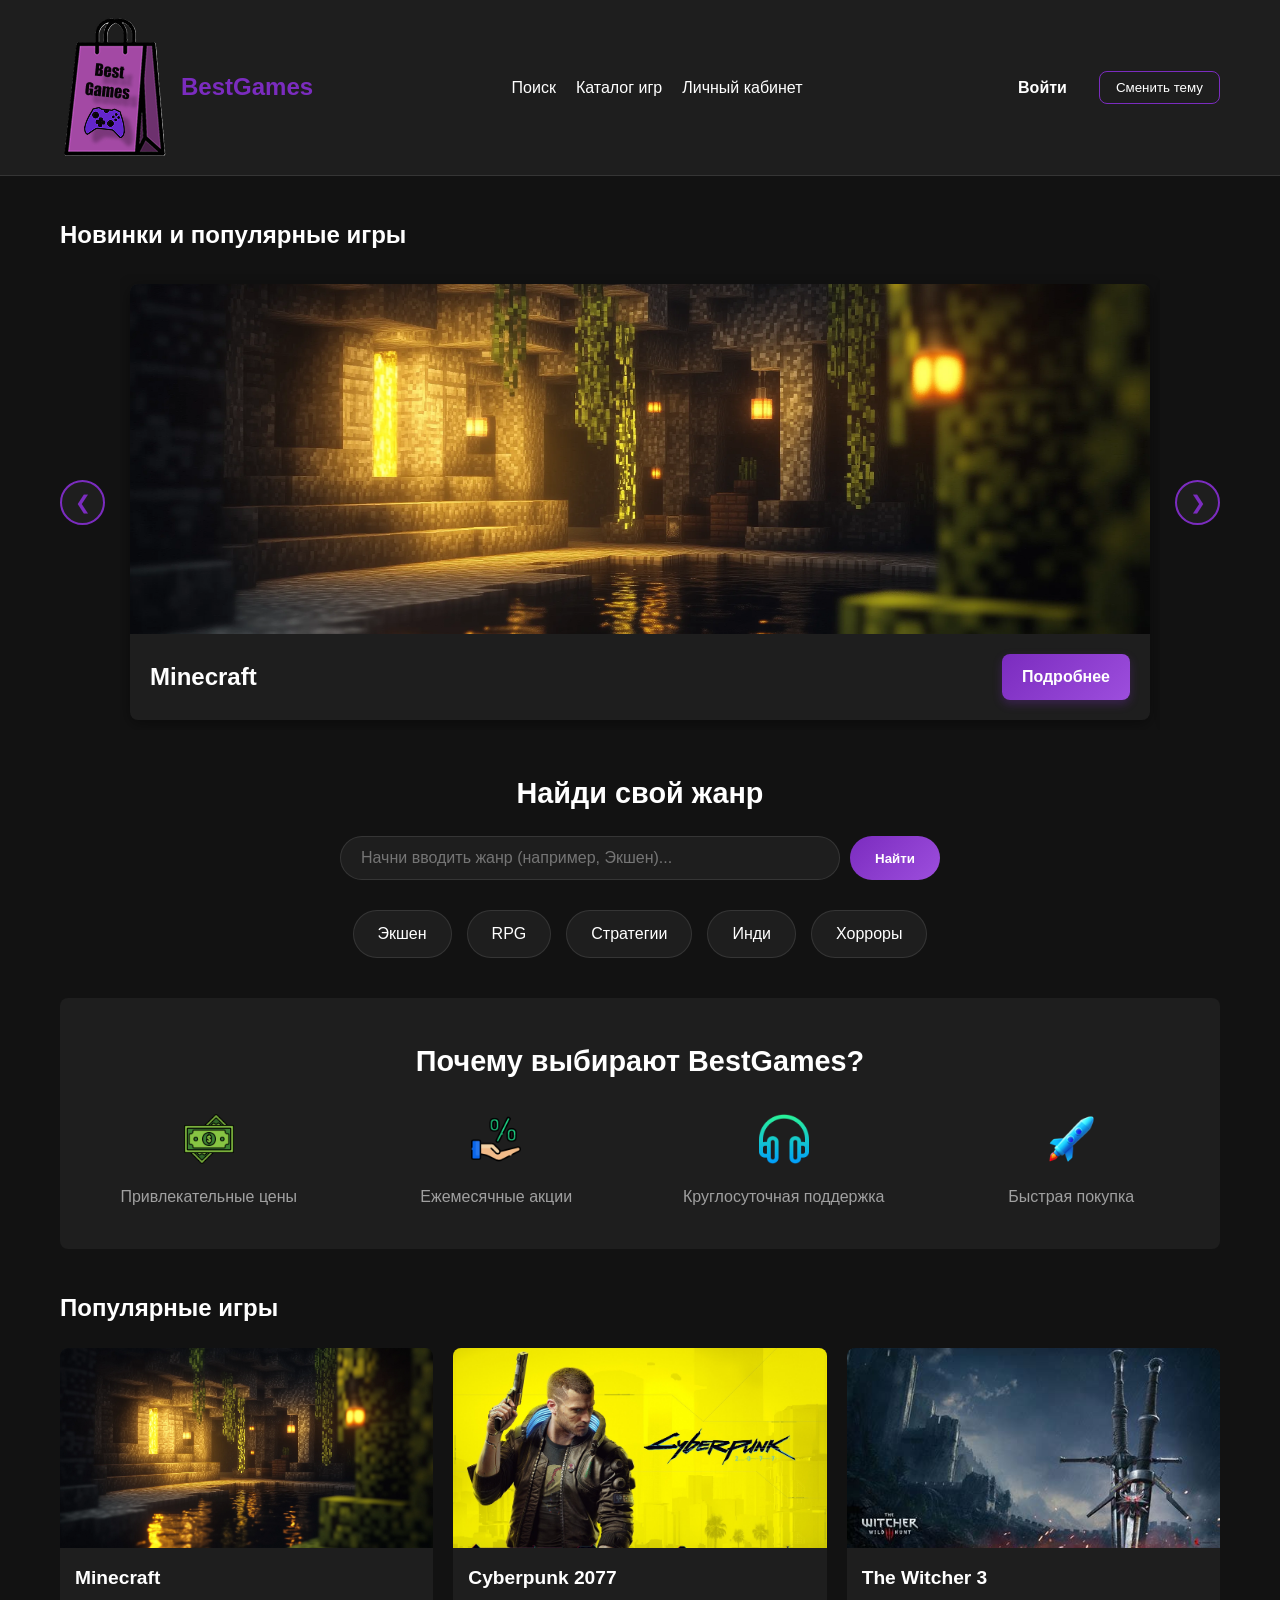
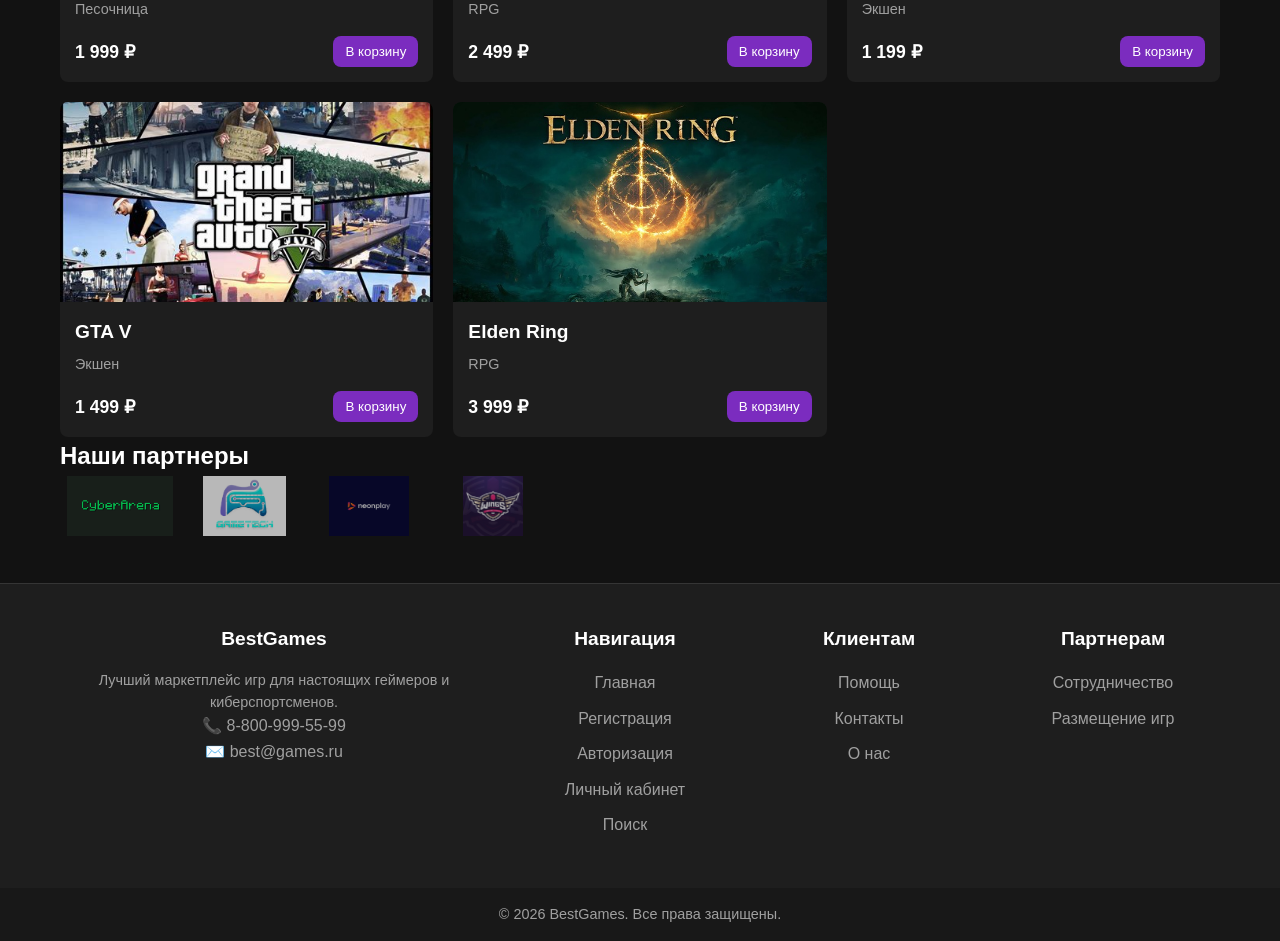
==== index.html @ 35dd5e2b "Создана структура проекта, сверстана главная страница" ====
<!DOCTYPE html>
<html lang="ru">
<head>
    <meta charset="UTF-8">
    <meta name="viewport" content="width=device-width, initial-scale=1.0">
    <!-- название страницы -->
    <title>BestGames — Маркетплейс игр</title>
    <!-- загружаем файл со стилями -->
    <link rel="stylesheet" href="css/style.css">
</head>
<body>
    <!-- Шапка сайта -->
    <header class="header">
        <div class="header__container">
            <!-- Логотип -->
            <a href="#" class="header__logo logo">
                <img src="img/logo.png" alt="Логотип BestGames" class="logo__image">
                <span class="logo__text">BestGames</span>
            </a>

            <!-- Навигация -->
            <nav class="header__nav nav">
                <ul class="nav__list">
                    <li class="nav__item"><a href="index.html#search" class="nav__link">Поиск</a></li>
                    <li class="nav__item"><a href="catalog.html" class="nav__link">Каталог игр</a></li>
                    <li class="nav__item"><a href="#" class="nav__link">Личный кабинет</a></li>
                </ul>
            </nav>

            <!-- Блок с кнопками справа -->
            <div class="header__actions">
                <a href="login.html" class="header__btn-login">Войти</a>
                <button class="theme-toggle" type="button" aria-label="Переключить тему">
                    Сменить тему
                </button>
            </div>
        </div>
    </header>

    <!-- Основной контент страницы -->
    <main class="main">
        
        <!-- Секция: Слайдер с новинками -->
        
        <section class="hero">
            <h1 class="hero__title">Новинки и популярные игры</h1>
            
            <div class="slider">
                <!-- Кнопка "Назад" -->
                <button class="slider__btn slider__btn--prev" id="prevBtn" aria-label="Предыдущий слайд">&#10094;</button>
                
                <!-- Окно слайдера -->
                <div class="slider__window">
                    <!-- Лента со слайдами -->
                                        <!-- Лента со слайдами -->
                    <div class="slider__track" id="sliderTrack">
                        <!-- Слайд 1 -->
                        <div class="slider__slide">
                            <div class="slider-card">
                                <div class="slider-card__img-wrapper">
                                    <img src="img/1.webp" alt="Игра 1" class="slider-card__img">
                                </div>
                                <div class="slider-card__content">
                                    <h2 class="slider-card__title">Minecraft</h2>
                                    <a href="#" class="slider-card__btn">Подробнее</a>
                                </div>
                            </div>
                        </div>
                        
                        <!-- Слайд 2 -->
                        <div class="slider__slide">
                            <div class="slider-card">
                                <div class="slider-card__img-wrapper">
                                    <img src="img/2.webp" alt="Игра 2" class="slider-card__img">
                                </div>
                                <div class="slider-card__content">
                                    <h2 class="slider-card__title">DOOM 2016</h2>
                                    <a href="#" class="slider-card__btn">Подробнее</a>
                                </div>
                            </div>
                        </div>

                        <!-- Слайд 3 -->
                        <div class="slider__slide">
                            <div class="slider-card">
                                <div class="slider-card__img-wrapper">
                                    <img src="img/3.webp" alt="Игра 3" class="slider-card__img">
                                </div>
                                <div class="slider-card__content">
                                    <h2 class="slider-card__title">DETROIT: Become Human</h2>
                                    <a href="#" class="slider-card__btn">Подробнее</a>
                                </div>
                            </div>
                        </div>
                    </div>
                </div>

                <!-- Кнопка "Вперед" -->
                <button class="slider__btn slider__btn--next" id="nextBtn" aria-label="Следующий слайд">&#10095;</button>
            </div>
        </section>


        <!-- Быстрый поиск по жанрам -->
        <section class="genres" id="search">
            <h2 class="genres__title">Найди свой жанр</h2>
            
            <!-- Поле для ввода с подсказками -->
            <div class="genres__search-wrapper">
                <div class="genres__search-box">
                    <input type="text" class="genres__input" id="genreInput" placeholder="Начни вводить жанр (например, Экшен)..." autocomplete="off">
                    <!-- Сюда будут падать подсказки -->
                    <ul class="genres__suggestions" id="genreSuggestions">
                        <!-- JS добавит сюда <li> с жанрами -->
                    </ul>
                </div>
                <button class="genres__search-btn">Найти</button>
            </div>

            <!-- Кнопки жанров (для быстрого клика) -->
            <div class="genres__list">
                <a href="catalog.html?genre=action" class="genres__item">Экшен</a>
                <a href="catalog.html?genre=rpg" class="genres__item">RPG</a>
                <a href="catalog.html?genre=strategy" class="genres__item">Стратегии</a>
                <a href="catalog.html?genre=indie" class="genres__item">Инди</a>
                <a href="catalog.html?genre=horror" class="genres__item">Хорроры</a>
            </div>
        </section>

        <!-- Инфографика преимуществ -->
        <section class="features">
            <h2 class="features__title">Почему выбирают BestGames?</h2>
            <div class="features__grid">
                <div class="features__item">
                    <img src="img/icon_price.png" alt="Иконка цен" class="features__icon">
                    <span class="features__text">Привлекательные цены</span>
                </div>
                <div class="features__item">
                    <img src="img/icon_percent.png" alt="Иконка акций" class="features__icon">
                    <span class="features__text">Ежемесячные акции</span>
                </div>
                <div class="features__item">
                    <img src="img/icon_support.png" alt="Иконка поддержки" class="features__icon">
                    <span class="features__text">Круглосуточная поддержка</span>
                </div>

                <div class="features__item">
                    <img src="img/icon_fast.png" alt="Иконка покупки" class="features__icon">
                    <span class="features__text">Быстрая покупка</span>
                </div>
            </div>
        </section>

        <!-- Каталог популярных игр -->
        <section class="catalog">
            <h2 class="catalog__title">Популярные игры</h2>
            
            <!-- Сетка карточек -->
            <div class="catalog__grid">
                <!-- Карточка игры 1 -->
                <article class="game-card">
                    <div class="game-card__img-wrapper">
                        <!-- Если картинки нет, оставь этот тег, просто в src пока ничего не пиши или поставь заглушку -->
                        <img src="img/game1.webp" alt="Игра 1" class="game-card__img">
                    </div>
                    <div class="game-card__content">
                        <h3 class="game-card__title">Minecraft</h3>
                        <p class="game-card__genre">Песочница</p>
                        <div class="game-card__bottom">
                            <span class="game-card__price">1 999 ₽</span>
                            <button class="game-card__btn">В корзину</button>
                        </div>
                    </div>
                </article>

                <!-- Карточка игры 2 -->
                <article class="game-card">
                    <div class="game-card__img-wrapper">
                        <img src="img/game2.webp" alt="Игра 2" class="game-card__img">
                    </div>
                    <div class="game-card__content">
                        <h3 class="game-card__title">Cyberpunk 2077</h3>
                        <p class="game-card__genre">RPG</p>
                        <div class="game-card__bottom">
                            <span class="game-card__price">2 499 ₽</span>
                            <button class="game-card__btn">В корзину</button>
                        </div>
                    </div>
                </article>

                <!-- Карточка игры 3 -->
                <article class="game-card">
                    <div class="game-card__img-wrapper">
                        <img src="img/game3.webp" alt="Игра 3" class="game-card__img">
                    </div>
                    <div class="game-card__content">
                        <h3 class="game-card__title">The Witcher 3</h3>
                        <p class="game-card__genre">Экшен</p>
                        <div class="game-card__bottom">
                            <span class="game-card__price">1 199 ₽</span>
                            <button class="game-card__btn">В корзину</button>
                        </div>
                    </div>
                </article>

                                <!-- Карточка игры 4 -->
                <article class="game-card">
                    <div class="game-card__img-wrapper">
                        <img src="img/game4.webp" alt="Игра 4" class="game-card__img">
                    </div>
                    <div class="game-card__content">
                        <h3 class="game-card__title">GTA V</h3>
                        <p class="game-card__genre">Экшен</p>
                        <div class="game-card__bottom">
                            <span class="game-card__price">1 499 ₽</span>
                            <button class="game-card__btn">В корзину</button>
                        </div>
                    </div>
                </article>

                <!-- Карточка игры 5 -->
                <article class="game-card">
                    <div class="game-card__img-wrapper">
                        <img src="img/game5.webp" alt="Игра 5" class="game-card__img">
                    </div>
                    <div class="game-card__content">
                        <h3 class="game-card__title">Elden Ring</h3>
                        <p class="game-card__genre">RPG</p>
                        <div class="game-card__bottom">
                            <span class="game-card__price">3 999 ₽</span>
                            <button class="game-card__btn">В корзину</button>
                        </div>
                    </div>
                </article>
            </div>
        </section>

        <!-- Секция: Партнеры -->
        <section class="partners">
            <h2 class="partners__title">Наши партнеры</h2>
            <div class="partners__grid">
                <img src="img/partner1.png" alt="Партнер 1" class="partners__logo">
                <img src="img/partner2.png" alt="Партнер 2" class="partners__logo">
                <img src="img/partner3.png" alt="Партнер 3" class="partners__logo">
                <img src="img/partner4.png" alt="Партнер 4" class="partners__logo">
            </div>
        </section>

    </main>

    <!-- Подвал (Footer) -->
    <footer class="footer">
        <div class="footer__container">
            
            <!-- Колонка 1: О нас -->
            <div class="footer__col">
                <h3 class="footer__title">BestGames</h3>
                <p class="footer__text">Лучший маркетплейс игр для настоящих геймеров и киберспортсменов.</p>
                <div class="footer__contacts">
                    <p class="footer__contact-item">📞 8-800-999-55-99</p>
                    <p class="footer__contact-item">✉️ best@games.ru</p>
                </div>
            </div>

            <!-- Колонка 2: Навигация по сайту -->
            <div class="footer__col">
                <h3 class="footer__title">Навигация</h3>
                <ul class="footer__list">
                    <li><a href="index.html" class="footer__link">Главная</a></li>
                    <li><a href="" class="footer__link">Регистрация</a></li>
                    <li><a href="login.html" class="footer__link">Авторизация</a></li>
                    <li><a href="#" class="footer__link">Личный кабинет</a></li>
                    <li><a href="index.html#search" class="footer__link">Поиск</a></li>
                </ul>
            </div>

            <!-- Колонка 3: Клиентам и Контакты -->
            <div class="footer__col">
                <h3 class="footer__title">Клиентам</h3>
                <ul class="footer__list">
                    <li><a href="#" class="footer__link">Помощь</a></li>
                    <li><a href="#" class="footer__link">Контакты</a></li>
                    <li><a href="#" class="footer__link">О нас</a></li>
                </ul>
            </div>

            <!-- Колонка 4: Партнерам -->
            <div class="footer__col">
                <h3 class="footer__title">Партнерам</h3>
                <ul class="footer__list">
                    <li><a href="#" class="footer__link">Сотрудничество</a></li>
                    <li><a href="#" class="footer__link">Размещение игр</a></li>
                </ul>
            </div>

        </div>
        
        <!-- Нижняя полоса с копирайтом -->
        <div class="footer__bottom">
            <p>&copy; 2026 BestGames. Все права защищены.</p>
        </div>
    </footer>
        <!-- Подключаем скрипт темы -->
    <script src="js/main.js"></script>
    
    <!-- Скрипт слайдера прямо в HTML -->
    <script>
        document.addEventListener("DOMContentLoaded", () => {
            const sliderTrack = document.getElementById('sliderTrack');
            const prevBtn = document.getElementById('prevBtn');
            const nextBtn = document.getElementById('nextBtn');

            if (sliderTrack && prevBtn && nextBtn) {
                let currentSlide = 0;
                const totalSlides = document.querySelectorAll('.slider__slide').length;

                function updateSlider() {
                    sliderTrack.style.transform = `translateX(-${currentSlide * 100}%)`;
                }

                nextBtn.addEventListener('click', () => {
                    currentSlide++;
                    if (currentSlide >= totalSlides) currentSlide = 0;
                    updateSlider();
                });

                prevBtn.addEventListener('click', () => {
                    currentSlide--;
                    if (currentSlide < 0) currentSlide = totalSlides - 1;
                    updateSlider();
                });
            }
        });
    </script>
</body>
</html>
</body>
</html>
---- css/style.css ----
/* =========================================
   БАЗОВЫЕ ПЕРЕМЕННЫЕ (ТЕМНАЯ ТЕМА - БАЗА)
   ========================================= */
:root {
    /* Цвета фона */
    --bg-main: #121212;        /* Основной темный фон */
    --bg-secondary: #1e1e1e;   /* Фон карточек и шапки */
    --bg-hover: #2a2a2a;       /* Цвет при наведении */

    /* Цвета текста */
    --text-main: #ffffff;      /* Основной белый текст */
    --text-muted: #a0a0a0;     /* Серый текст (жанры, подписи) */

    /* Акценты (Кнопки, ссылки) */
    --accent-color: #7b2cbf;   /* Фиолетовый акцент (как в Стиме, но ярче) */
    --accent-hover: #9d4edd;

    /* Прочее */
    --border-radius: 8px;      /* Скругление углов */
    --transition-speed: 0.3s;  /* Скорость анимаций */
}

/* =========================================
   СВЕТЛАЯ ТЕМА (Переопределяем переменные)
   ========================================= */
body.theme-light {
    --bg-main: #f5f5f5;
    --bg-secondary: #ffffff;
    --bg-hover: #e0e0e0;
    --text-main: #121212;
    --text-muted: #666666;
    --accent-color: #5a189a;
    --accent-hover: #7b2cbf;
}

/* =========================================
   СБРОС СТИЛЕЙ И БАЗА
   ========================================= */
* {
    margin: 0;
    padding: 0;
    box-sizing: border-box;
}

body {
    font-family: 'Segoe UI', Tahoma, Geneva, Verdana, sans-serif;
    background-color: var(--bg-main);
    color: var(--text-main);
    line-height: 1.6;
    transition: background-color var(--transition-speed), color var(--transition-speed);
    scroll-behavior: smooth;
}

a {
    text-decoration: none;
    color: inherit;
}

ul {
    list-style: none;
}

/* =========================================
   ШАПКА САЙТА (HEADER)
   ========================================= */
.header {
    background-color: var(--bg-secondary);
    padding: 1rem 0;
    border-bottom: 1px solid rgba(255, 255, 255, 0.1);
    transition: background-color var(--transition-speed);
}

.header__container {
    max-width: 1200px;
    margin: 0 auto;
    padding: 0 20px;
    display: flex;
    justify-content: space-between;
    align-items: center;
    gap: 20;

}

.header__logo {
    display: flex;
    align-items: center;
    gap: 10px;
}

.logo__img {
    width: 30px;
    height: 30px;
    min-width: 35px; /* Запрещаем сжиматься меньше */
    max-width: 35px; /* Запрещаем расти больше */
    object-fit: cover; /* Обрезаем лишнее, чтобы влезло в квадрат */
    border-radius: 5px; /* (Опционально) Чуть скруглим углы, если сумка квадратная */
}

.logo__text {
    font-size: 1.5rem;
    font-weight: bold;
    color: var(--accent-color);
}

.nav__list {
    display: flex;
    gap: 20px;
}

.nav__link {
    transition: color var(--transition-speed);
}

.nav__link:hover {
    color: var(--accent-color);
}

.theme-toggle {
    background-color: transparent;
    color: var(--text-main);
    border: 1px solid var(--accent-color);
    padding: 8px 16px;
    border-radius: var(--border-radius);
    cursor: pointer;
    transition: all var(--transition-speed);
    white-space: nowrap;
}

.theme-toggle:hover {
    background-color: var(--accent-color);
    color: #fff;
}


/* Обертка для кнопок справа */
.header__actions {
    display: flex;
    align-items: center;
    gap: 15px; /* Расстояние между кнопкой "Войти" и "Сменить тему" */
}

/* Кнопка "Войти" */
.header__btn-login {
    color: var(--text-main);
    text-decoration: none;
    font-weight: 600;
    padding: 8px 16px;
    border: 1px solid transparent;
    border-radius: var(--border-radius);
    transition: all var(--transition-speed) ease;
}

.header__btn-login:hover {
    color: var(--accent-color);
    border-color: var(--accent-color);
    box-shadow: 0 0 10px rgba(123, 44, 191, 0.3);
}

/* =========================================
   ОСНОВНОЙ КОНТЕНТ (MAIN)
   ========================================= */
.main {
    max-width: 1200px;
    margin: 0 auto;
    padding: 40px 20px;
}

.hero__title, .catalog__title {
    margin-bottom: 20px;
}

/* Сетка каталога (Grid) */
.catalog__grid {
    display: grid;
    grid-template-columns: repeat(auto-fill, minmax(280px, 1fr));
    gap: 20px;
}

/* Карточка игры */
.game-card {
    background-color: var(--bg-secondary);
    border-radius: var(--border-radius);
    overflow: hidden;
    transition: transform var(--transition-speed), background-color var(--transition-speed);

}

/* Обертка для картинки (держит размер) */
.game-card__img-wrapper {
    width: 100%;
    height: 200px; /* Задаем жесткую высоту для картинки */
    overflow: hidden; /* Прячем то, что вылезает за края */
}

/* Сама картинка (вписывается в обертку) */
.game-card__img {
    width: 100%;
    height: 100%;
    object-fit: cover; /* Это магия! Картинка заполнит блок, обрежется, но пропорции не сломаются */
    object-position: center; /* Центрируем картинку внутри блока */
    transition: transform var(--transition-speed) ease;
}

/* Эффект зума при наведении на карточку */
.game-card:hover .game-card__img {
    transform: scale(1.05);
}


.game-card:hover {
    transform: translateY(-5px);
    background-color: var(--bg-hover);
}

.game-card__img-placeholder {
    height: 160px;
    background-color: #333;
    display: flex;
    justify-content: center;
    align-items: center;
    color: var(--text-muted);
}

.game-card__content {
    padding: 15px;
}

.game-card__title {
    font-size: 1.2rem;
    margin-bottom: 5px;
}

.game-card__genre {
    color: var(--text-muted);
    font-size: 0.9rem;
    margin-bottom: 15px;
}

.game-card__bottom {
    display: flex;
    justify-content: space-between;
    align-items: center;
}

.game-card__price {
    font-weight: bold;
    font-size: 1.1rem;
}

.game-card__btn {
    background-color: var(--accent-color);
    color: #fff;
    border: none;
    padding: 8px 12px;
    border-radius: var(--border-radius);
    cursor: pointer;
    transition: background-color var(--transition-speed);
}

.game-card__btn:hover {
    background-color: var(--accent-hover);
}

/* =========================================
   ПОДВАЛ (FOOTER)
   ========================================= */
.footer {
    background-color: var(--bg-secondary);
    padding: 20px 0;
    text-align: center;
    border-top: 1px solid rgba(255, 255, 255, 0.1);
    color: var(--text-muted);
}



/* =========================================
   СЛАЙДЕР (HERO) - КАРТОЧКИ
   ========================================= */
.hero {
    margin-bottom: 40px;
}

.slider {
    position: relative;
    display: flex;
    align-items: center;
    gap: 15px;
}

.slider__window {
    overflow: hidden;
    width: 100%;
    padding: 10px 0; /* Отступы для теней карточек */
}

.slider__track {
    display: flex;
    transition: transform 0.5s ease-in-out;
}

/* Каждый слайд занимает 100% ширины окна */
.slider__slide {
    min-width: 100%;
    padding: 0 10px; /* Немного отступают друг от друга */
    box-sizing: border-box;
}

/* Сама карточка новинки */
.slider-card {
    background-color: var(--bg-secondary);
    border-radius: var(--border-radius);
    overflow: hidden;
    box-shadow: 0 4px 15px rgba(0, 0, 0, 0.4);
    display: flex;
    flex-direction: column;
}

.slider-card__img-wrapper {
    width: 100%;
    height: 350px; /* Высота картинки */
}

.slider-card__img {
    width: 100%;
    height: 100%;
    object-fit: cover;
}

.slider-card__content {
    padding: 20px;
    display: flex;
    justify-content: space-between; /* Текст слева, кнопка справа */
    align-items: center;
}

.slider-card__title {
    font-size: 1.5rem;
    color: var(--text-main);
}

/* Кнопка "Подробнее" */
.slider-card__btn {
    background: linear-gradient(135deg, var(--accent-color), var(--accent-hover));
    color: #ffffff;
    padding: 10px 20px;
    border-radius: var(--border-radius);
    text-decoration: none;
    font-weight: 600;
    box-shadow: 0 4px 10px rgba(123, 44, 191, 0.3);
    transition: all var(--transition-speed) ease;
}

.slider-card__btn:hover {
    transform: translateY(-2px);
    box-shadow: 0 6px 15px rgba(123, 44, 191, 0.5);
}

/* Кнопки навигации слайдера (оставляем без изменений) */
.slider__btn {
    background-color: var(--bg-secondary);
    color: var(--accent-color);
    border: 2px solid var(--accent-color);
    width: 45px;
    height: 45px;
    border-radius: 50%;
    font-size: 1.2rem;
    cursor: pointer;
    display: flex;
    justify-content: center;
    align-items: center;
    transition: all var(--transition-speed);
    z-index: 10;
    flex-shrink: 0; /* Чтобы кнопки не сжимались */
}

.slider__btn:hover {
    background-color: var(--accent-color);
    color: #fff;
}

/* =========================================
   ЖАНРЫ (БЫСТРЫЙ ПОИСК)
   ========================================= */

/* Обертка для поля, чтобы позиционировать список */
.genres__search-box {
    position: relative;
    width: 100%;
}

/* Выпадающий список подсказок */
.genres__suggestions {
    position: absolute;
    top: 100%; /* Прямо под полем ввода */
    left: 0;
    width: 100%;
    background-color: var(--bg-secondary);
    border: 1px solid var(--accent-color);
    border-radius: 0 0 15px 15px; /* Скругляем только нижние углы */
    list-style: none;
    padding: 0;
    margin: 0;
    z-index: 10; /* Чтобы список был поверх других элементов */
    display: none; /* По умолчанию скрыт */
    box-shadow: 0 10px 20px rgba(0,0,0,0.5);
}

/* Класс для отображения списка (добавляется через JS) */
.genres__suggestions.active {
    display: block;
}

/* Пункт списка */
.genres__suggestion-item {
    padding: 10px 20px;
    cursor: pointer;
    transition: background-color var(--transition-speed);
}

.genres__suggestion-item:hover {
    background-color: var(--accent-color);
    color: #fff;
}

.genres__search-wrapper {
    display: flex;
    justify-content: center;
    max-width: 600px;
    margin: 0 auto 30px auto; /* Центрируем и делаем отступ снизу до кнопок */
    gap: 10px;
}

.genres__input {
    width: 100%;
    padding: 12px 20px;
    border: 1px solid rgba(255, 255, 255, 0.1);
    border-radius: 30px; /* Круглое поле */
    background-color: var(--bg-secondary);
    color: var(--text-main);
    font-size: 1rem;
    outline: none;
    transition: all var(--transition-speed);
}

.genres__input:focus {
    border-color: var(--accent-color); /* Фиолетовая рамка при клике */
    box-shadow: 0 0 10px rgba(123, 44, 191, 0.3);
}

.genres__search-btn {
    background: linear-gradient(135deg, var(--accent-color), var(--accent-hover));
    color: #fff;
    border: none;
    padding: 0 25px;
    border-radius: 30px;
    font-weight: 600;
    cursor: pointer;
    transition: all var(--transition-speed);
}

.genres__search-btn:hover {
    transform: translateY(-2px);
    box-shadow: 0 4px 12px rgba(123, 44, 191, 0.5);
}

.genres {
    margin-bottom: 40px;
    text-align: center; /* Выравниваем заголовок по центру */
}

.genres__title {
    margin-bottom: 20px;
    font-size: 1.8rem;
}

.genres__list {
    display: flex;
    justify-content: center;
    flex-wrap: wrap; /* Чтобы кнопки переносились на новую строку, если не влезают */
    gap: 15px;
}

.genres__item {
    background-color: var(--bg-secondary);
    color: var(--text-main);
    padding: 10px 24px;
    border-radius: 30px; /* Делаем кнопки-таблетки */
    border: 1px solid rgba(255, 255, 255, 0.1);
    font-weight: 500;
    transition: all var(--transition-speed) ease;
}

.genres__item:hover {
    background-color: var(--accent-color);
    color: #ffffff;
    border-color: var(--accent-hover);
    transform: translateY(-3px); /* Легкий прыжок при наведении */
    box-shadow: 0 4px 12px rgba(123, 44, 191, 0.4); /* Фиолетовое свечение */
}

/* =========================================
   ИНФОГРАФИКА ПРЕИМУЩЕСТВ
   ========================================= */
.features {
    margin-bottom: 40px;
    padding: 40px 20px;
    background-color: var(--bg-secondary);
    border-radius: var(--border-radius);
    text-align: center;
}

.features__title {
    margin-bottom: 30px;
    font-size: 1.8rem;
}

.features__grid {
    display: grid;
    grid-template-columns: repeat(4, 1fr); /* 3 колонки на десктопе */
    gap: 30px;
}

.features__icon {
    width: 50px; 
    height: 50px;
    object-fit: contain; 
    margin-bottom: 10px; 
}

.features__item {
    display: flex;
    flex-direction: column;
    align-items: center;
    gap: 10px;
}

.features__number {
    font-size: 2.5rem;
    font-weight: 900;
    color: var(--accent-color); /* Фиолетовые цифры */
    line-height: 1;
}

.features__text {
    color: var(--text-muted);
    font-size: 1rem;
}

/* =========================================
   ПАРТНЕРЫ
   ========================================= */
.partners__logo {
    width: 120px;       /* Фиксированная ширина для всех */
    height: 60px;       /* Фиксированная высота для всех */
    object-fit: contain; /* Картинка впишется в эти рамки, не искажаясь */
    opacity: 0.7;       /* Чуть приглушим */
    transition: all var(--transition-speed) ease;
}

/* При наведении логотип становится цветным и ярким */
.partners__logo:hover {
    opacity: 1;
    filter: grayscale(0%);
    transform: scale(1.1);
}

/* =========================================
   ПОДВАЛ (FOOTER)
   ========================================= */
.footer {
    background-color: var(--bg-secondary);
    padding: 40px 0 0 0;
    border-top: 1px solid rgba(255, 255, 255, 0.1);
    transition: background-color var(--transition-speed);
}

.footer__container {
    max-width: 1200px;
    margin: 0 auto;
    padding: 0 20px;
    display: grid;
    grid-template-columns: 2fr 1fr 1fr 1fr; /* ВОТ ТУТ ДОЛЖНО БЫТЬ 4 ЗНАЧЕНИЯ */
    gap: 30px;
    margin-bottom: 40px;
}

.footer__title {
    color: var(--text-main);
    margin-bottom: 15px;
    font-size: 1.2rem;
}

.footer__text {
    color: var(--text-muted);
    font-size: 0.9rem;
    line-height: 1.5;
}

.footer__list {
    list-style: none;
    padding: 0;
}

.footer__list li {
    margin-bottom: 10px;
}

.footer__link {
    color: var(--text-muted);
    text-decoration: none;
    transition: color var(--transition-speed);
}

.footer__link:hover {
    color: var(--accent-color);
}

.footer__bottom {
    background-color: rgba(0, 0, 0, 0.2); /* Чуть темнее фон для нижней полосы */
    text-align: center;
    padding: 15px 0;
    color: var(--text-muted);
    font-size: 0.9rem;
}


/* =========================================
   АДАПТИВНОСТЬ (МОБИЛЬНАЯ ВЕРСТКА)
   ========================================= */

/* Планшеты и небольшие ноутбуки (до 992px) */
@media (max-width: 992px) {
    .header__container {
        flex-direction: column;
        gap: 15px;
    }
    
    .nav__list {
        flex-wrap: wrap;
        justify-content: center;
    }
}

/* Мобильные телефоны (до 768px) */
@media (max-width: 768px) {

    .genres__search-wrapper {
        flex-direction: column; /* На телефоне поле и кнопка встанут друг под друга */
        padding: 0 15px;
    }
    .genres__search-btn {
        padding: 12px;
        width: 100%;
    }
        /* Логотип на мобилке */
    .header__logo {
        justify-content: center; /* Центрируем картинку и текст */
        width: 100%; /* Растягиваем на всю ширину, чтобы центрирование сработало */
        margin-bottom: 15px; /* Отступ снизу до меню */
    }

    /* Текст логотипа на мобилке (опционально, чтобы не был слишком огромным) */
    .logo__text {
        font-size: 1.3rem; /* Чуть уменьшаем размер шрифта на телефонах */
    }
        /* Жанры на мобилке */
    .genres__list {
        gap: 10px;
    }
    .genres__item {
        padding: 8px 16px;
        font-size: 0.9rem;
        width: 45%; /* Кнопки будут по две в ряд */
        text-align: center;
    }

    /* Инфографика на мобилке */
    .features {
        padding: 20px 15px;
    }
    .features__grid {
        grid-template-columns: 1fr; /* На телефоне цифры встанут друг под другом */
        gap: 20px;
    }
    .features__number {
        font-size: 2rem;
    }
    /* Уменьшаем отступы, чтобы контент не сжимался */
    .main {
        padding: 20px 15px;
    }

        /* Слайдер на мобилке */
    .slider-card__img-wrapper {
        height: 200px; /* Картинка ниже */
    }
    
    .slider-card__content {
        flex-direction: column; /* Кнопка уходит под текст */
        align-items: flex-start;
        gap: 15px;
    }
    
    .slider-card__title {
        font-size: 1.2rem;
    }
    
    .slider-card__btn {
        width: 100%; /* Кнопка на всю ширину */
        text-align: center;
    }

    .slider__btn {
        width: 35px;
        height: 35px;
        font-size: 1rem;
    }

    /* Меню навигации:  */
    .nav__list {
        flex-direction: column;
        align-items: center;
        gap: 10px;
        width: 100%;
    }

    .nav__item {
        width: 100%;
        text-align: center;
    }

    /* Ссылки в меню  */
    .nav__link {
        display: block;
        padding: 10px;
        background-color: var(--bg-hover);
        border-radius: var(--border-radius);
        border: 1px solid transparent;
        transition: border-color var(--transition-speed);
    }

    .nav__link:hover {
        border-color: var(--accent-color);
    }

    /* Кнопка смены темы */
    .theme-toggle {
        width: 100%;
        padding: 12px;
        font-size: 1rem;
    }
    
    /* Карточки */
    .game-card__img-placeholder {
        height: 200px; /* Увеличиваем картинку */
    }

        /* Футер на мобилке */
    .footer__container {
        grid-template-columns: 1fr; /* Все колонки встают друг под друга */
        gap: 20px;
        text-align: center;
    }
    
    .footer__list {
        display: flex;
        flex-direction: column;
        align-items: center;
    }
}

/* =========================================
   СТРАНИЦА АВТОРИЗАЦИИ (ВХОД И РЕГИСТРАЦИЯ)
   ========================================= */
.auth-page {
    display: flex;
    justify-content: center;
    align-items: center;
    min-height: calc(100vh - 150px); /* Высота экрана минус шапка */
    padding: 40px 20px;
}

.auth-container {
    background-color: var(--bg-secondary);
    padding: 40px;
    border-radius: var(--border-radius);
    width: 100%;
    max-width: 400px; /* Форма не будет шире 400px */
    box-shadow: 0 10px 30px rgba(0, 0, 0, 0.5);
    border: 1px solid rgba(255, 255, 255, 0.05);
}

.auth-title {
    text-align: center;
    margin-bottom: 30px;
    font-size: 1.8rem;
    color: var(--text-main);
}

.auth-form__group {
    margin-bottom: 20px;
}

.auth-form__label {
    display: block;
    margin-bottom: 8px;
    color: var(--text-muted);
    font-size: 0.9rem;
}

.auth-form__input {
    width: 100%;
    padding: 12px 15px;
    background-color: var(--bg-main); /* Темный фон поля */
    border: 1px solid rgba(255, 255, 255, 0.1);
    border-radius: var(--border-radius);
    color: var(--text-main);
    font-size: 1rem;
    transition: border-color var(--transition-speed);
}

.auth-form__input:focus {
    outline: none;
    border-color: var(--accent-color); /* Фиолетовая рамка при клике */
    box-shadow: 0 0 10px rgba(123, 44, 191, 0.2);
}

.auth-form__btn {
    width: 100%;
    padding: 14px;
    background: linear-gradient(135deg, var(--accent-color), var(--accent-hover));
    color: #fff;
    border: none;
    border-radius: var(--border-radius);
    font-size: 1.1rem;
    font-weight: 600;
    cursor: pointer;
    transition: all var(--transition-speed) ease;
    margin-top: 10px;
}

.auth-form__btn:hover {
    transform: translateY(-2px);
    box-shadow: 0 6px 15px rgba(123, 44, 191, 0.4);
}

.auth-form__links {
    display: flex;
    justify-content: space-between;
    margin-top: 20px;
    font-size: 0.9rem;
}

.auth-form__link {
    color: var(--text-muted);
    text-decoration: none;
    transition: color var(--transition-speed);
}

.auth-form__link:hover {
    color: var(--accent-color);
}
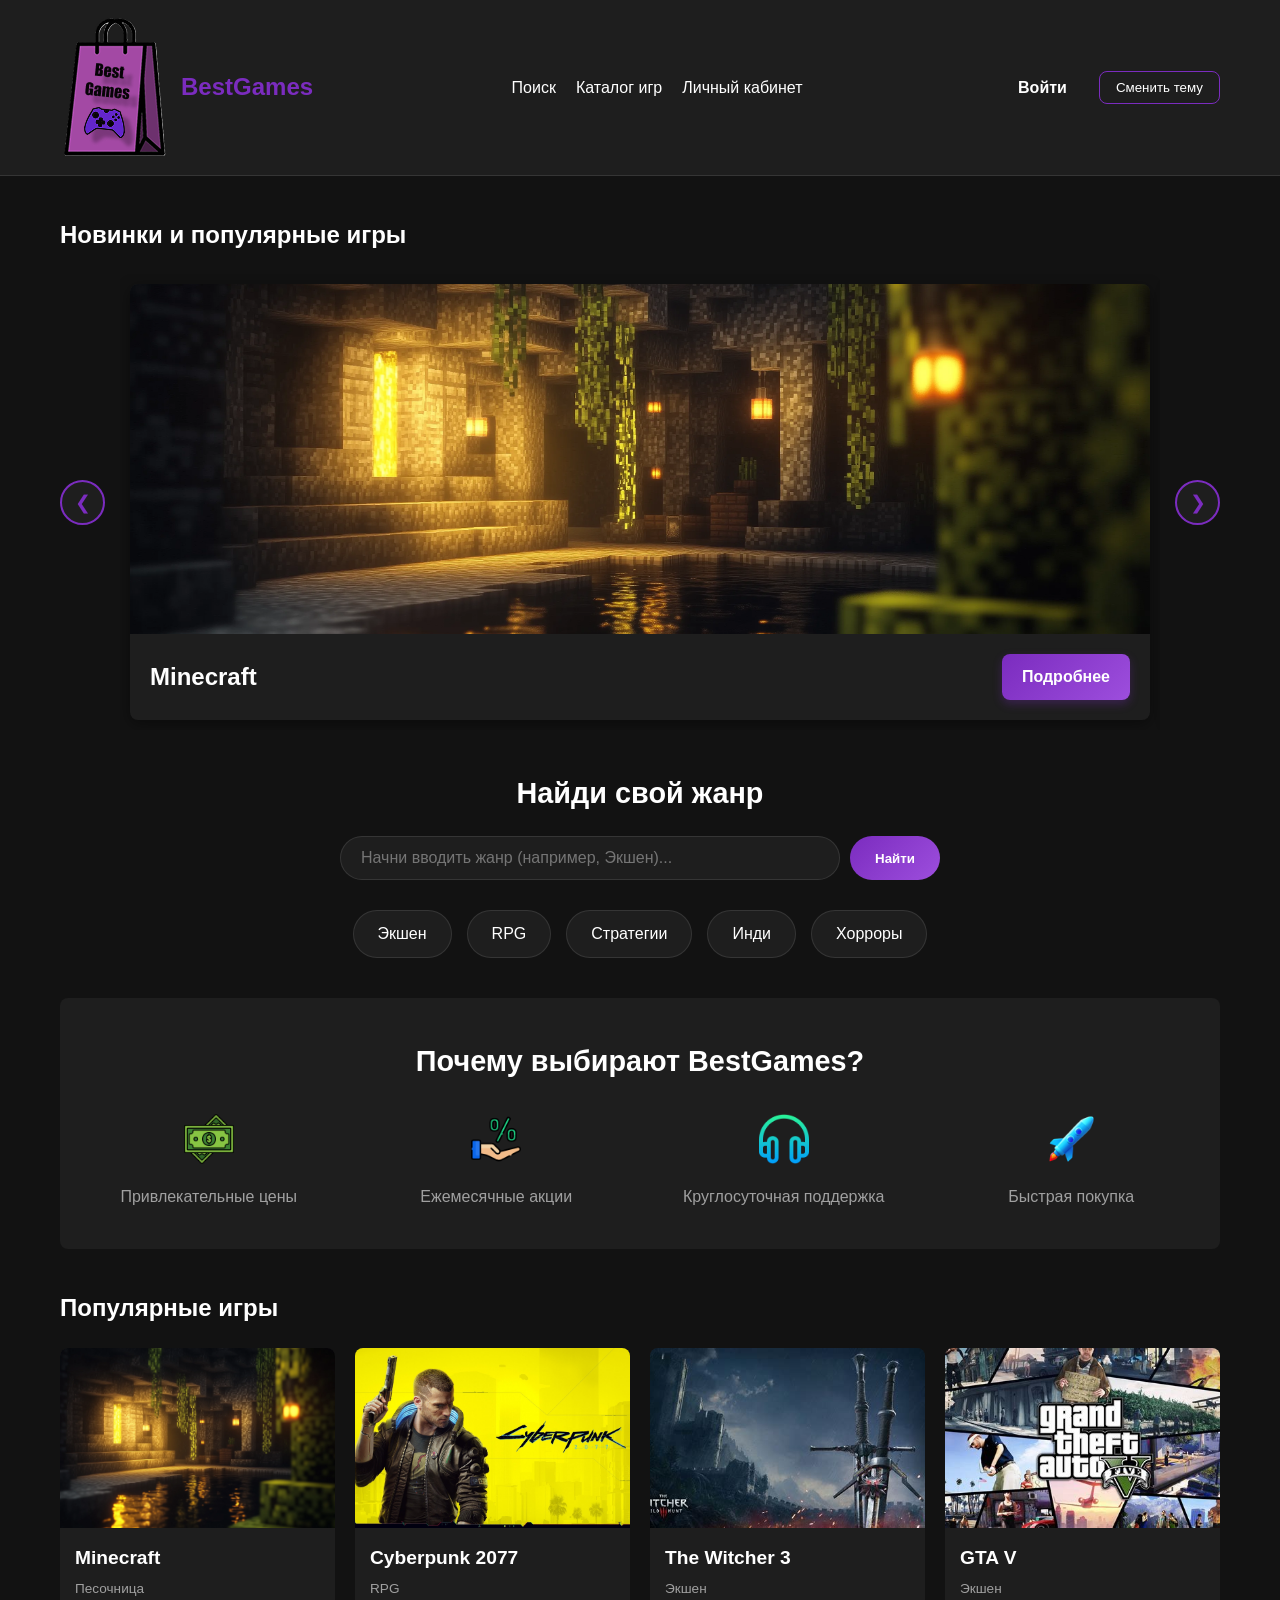
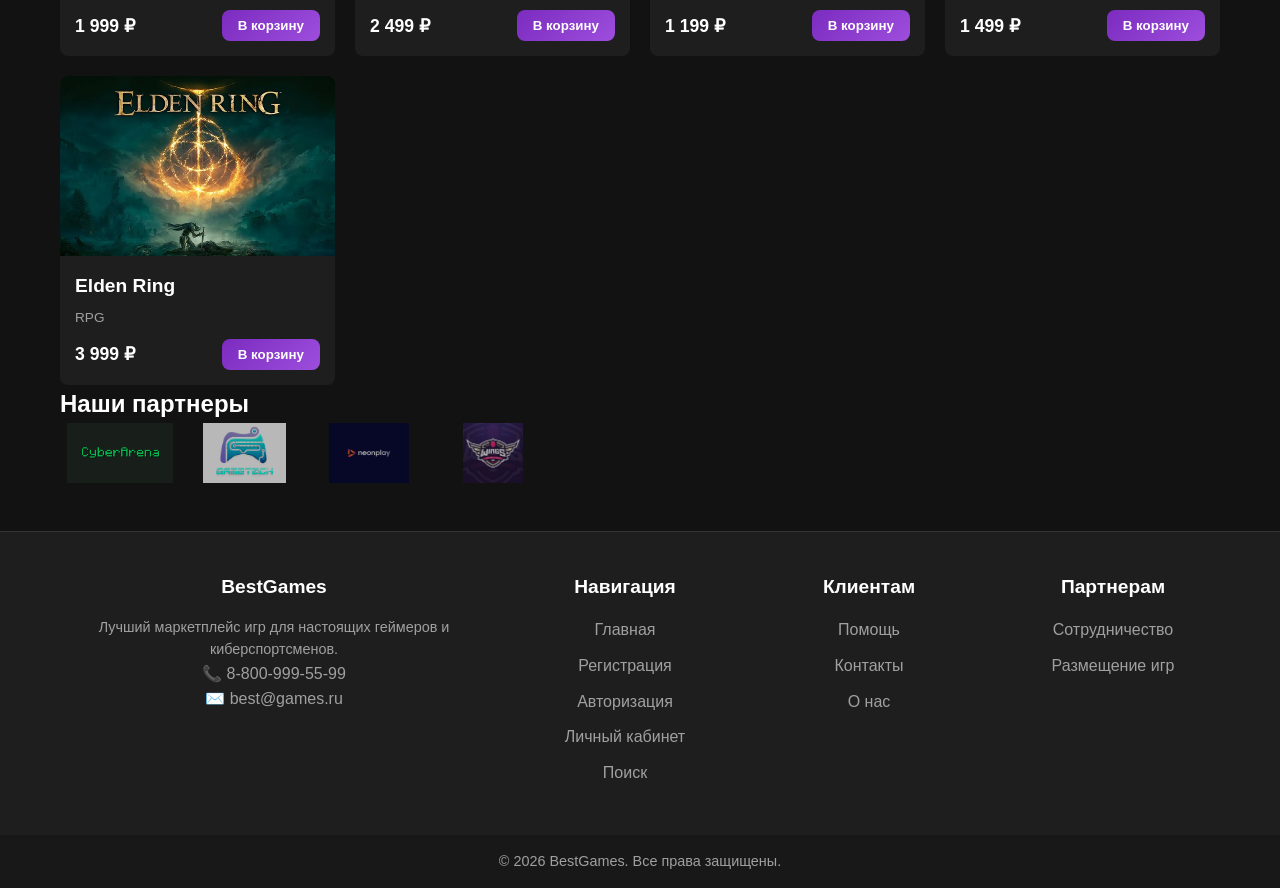
==== commit 074a44e5: "Добавлены комментарии для файлов HTML" ====
--- a/index.html
+++ b/index.html
@@ -23,7 +23,7 @@
                 <ul class="nav__list">
                     <li class="nav__item"><a href="index.html#search" class="nav__link">Поиск</a></li>
                     <li class="nav__item"><a href="catalog.html" class="nav__link">Каталог игр</a></li>
-                    <li class="nav__item"><a href="#" class="nav__link">Личный кабинет</a></li>
+                    <li class="nav__item"><a href="profile.html" class="nav__link">Личный кабинет</a></li>
                 </ul>
             </nav>
 
@@ -52,7 +52,6 @@
                 <!-- Окно слайдера -->
                 <div class="slider__window">
                     <!-- Лента со слайдами -->
-                                        <!-- Лента со слайдами -->
                     <div class="slider__track" id="sliderTrack">
                         <!-- Слайд 1 -->
                         <div class="slider__slide">
@@ -111,7 +110,6 @@
                     <input type="text" class="genres__input" id="genreInput" placeholder="Начни вводить жанр (например, Экшен)..." autocomplete="off">
                     <!-- Сюда будут падать подсказки -->
                     <ul class="genres__suggestions" id="genreSuggestions">
-                        <!-- JS добавит сюда <li> с жанрами -->
                     </ul>
                 </div>
                 <button class="genres__search-btn">Найти</button>
@@ -160,7 +158,6 @@
                 <!-- Карточка игры 1 -->
                 <article class="game-card">
                     <div class="game-card__img-wrapper">
-                        <!-- Если картинки нет, оставь этот тег, просто в src пока ничего не пиши или поставь заглушку -->
                         <img src="img/game1.webp" alt="Игра 1" class="game-card__img">
                     </div>
                     <div class="game-card__content">
@@ -203,7 +200,7 @@
                     </div>
                 </article>
 
-                                <!-- Карточка игры 4 -->
+                <!-- Карточка игры 4 -->
                 <article class="game-card">
                     <div class="game-card__img-wrapper">
                         <img src="img/game4.webp" alt="Игра 4" class="game-card__img">
@@ -267,7 +264,7 @@
                 <h3 class="footer__title">Навигация</h3>
                 <ul class="footer__list">
                     <li><a href="index.html" class="footer__link">Главная</a></li>
-                    <li><a href="" class="footer__link">Регистрация</a></li>
+                    <li><a href="register.html" class="footer__link">Регистрация</a></li>
                     <li><a href="login.html" class="footer__link">Авторизация</a></li>
                     <li><a href="#" class="footer__link">Личный кабинет</a></li>
                     <li><a href="index.html#search" class="footer__link">Поиск</a></li>
--- a/css/style.css
+++ b/css/style.css
@@ -90,10 +90,10 @@
 .logo__img {
     width: 30px;
     height: 30px;
-    min-width: 35px; /* Запрещаем сжиматься меньше */
-    max-width: 35px; /* Запрещаем расти больше */
-    object-fit: cover; /* Обрезаем лишнее, чтобы влезло в квадрат */
-    border-radius: 5px; /* (Опционально) Чуть скруглим углы, если сумка квадратная */
+    min-width: 35px;
+    max-width: 35px;
+    object-fit: cover; 
+    border-radius: 5px; 
 }
 
 .logo__text {
@@ -136,7 +136,7 @@
 .header__actions {
     display: flex;
     align-items: center;
-    gap: 15px; /* Расстояние между кнопкой "Войти" и "Сменить тему" */
+    gap: 15px; 
 }
 
 /* Кнопка "Войти" */
@@ -169,10 +169,10 @@
     margin-bottom: 20px;
 }
 
-/* Сетка каталога (Grid) */
+/* Сетка каталога */
 .catalog__grid {
     display: grid;
-    grid-template-columns: repeat(auto-fill, minmax(280px, 1fr));
+    grid-template-columns: repeat(auto-fill, minmax(240px, 1fr));
     gap: 20px;
 }
 
@@ -185,27 +185,27 @@
 
 }
 
-/* Обертка для картинки (держит размер) */
+/* Обертка для картинки */
 .game-card__img-wrapper {
     width: 100%;
-    height: 200px; /* Задаем жесткую высоту для картинки */
-    overflow: hidden; /* Прячем то, что вылезает за края */
-}
-
-/* Сама картинка (вписывается в обертку) */
+    height: 180px; /* Уменьшили высоту, чтобы карточка стала компактнее */
+    overflow: hidden;
+    /* Убрали background-color и flex, они больше не нужны */
+}
+
+/* Сама картинка */
 .game-card__img {
     width: 100%;
     height: 100%;
-    object-fit: cover; /* Это магия! Картинка заполнит блок, обрежется, но пропорции не сломаются */
-    object-position: center; /* Центрируем картинку внутри блока */
+    object-fit: cover; /* Вернули cover, чтобы заполнить блок без пустых полос */
+    object-position: center; /* Центрируем картинку */
     transition: transform var(--transition-speed) ease;
 }
 
-/* Эффект зума при наведении на карточку */
+/* Эффект зума при наведении (картинка будет увеличиваться и показывать скрытые края) */
 .game-card:hover .game-card__img {
-    transform: scale(1.05);
-}
-
+    transform: scale(1.15); /* Увеличиваем на 15% при наведении */
+}
 
 .game-card:hover {
     transform: translateY(-5px);
@@ -275,7 +275,7 @@
 
 
 /* =========================================
-   СЛАЙДЕР (HERO) - КАРТОЧКИ
+   СЛАЙДЕР  - КАРТОЧКИ
    ========================================= */
 .hero {
     margin-bottom: 40px;
@@ -291,7 +291,7 @@
 .slider__window {
     overflow: hidden;
     width: 100%;
-    padding: 10px 0; /* Отступы для теней карточек */
+    padding: 10px 0; 
 }
 
 .slider__track {
@@ -302,7 +302,7 @@
 /* Каждый слайд занимает 100% ширины окна */
 .slider__slide {
     min-width: 100%;
-    padding: 0 10px; /* Немного отступают друг от друга */
+    padding: 0 10px; 
     box-sizing: border-box;
 }
 
@@ -318,7 +318,7 @@
 
 .slider-card__img-wrapper {
     width: 100%;
-    height: 350px; /* Высота картинки */
+    height: 350px;
 }
 
 .slider-card__img {
@@ -330,7 +330,7 @@
 .slider-card__content {
     padding: 20px;
     display: flex;
-    justify-content: space-between; /* Текст слева, кнопка справа */
+    justify-content: space-between; 
     align-items: center;
 }
 
@@ -371,7 +371,7 @@
     align-items: center;
     transition: all var(--transition-speed);
     z-index: 10;
-    flex-shrink: 0; /* Чтобы кнопки не сжимались */
+    flex-shrink: 0;
 }
 
 .slider__btn:hover {
@@ -392,17 +392,17 @@
 /* Выпадающий список подсказок */
 .genres__suggestions {
     position: absolute;
-    top: 100%; /* Прямо под полем ввода */
+    top: 100%; 
     left: 0;
     width: 100%;
     background-color: var(--bg-secondary);
     border: 1px solid var(--accent-color);
-    border-radius: 0 0 15px 15px; /* Скругляем только нижние углы */
+    border-radius: 0 0 15px 15px; 
     list-style: none;
     padding: 0;
     margin: 0;
-    z-index: 10; /* Чтобы список был поверх других элементов */
-    display: none; /* По умолчанию скрыт */
+    z-index: 10; 
+    display: none; 
     box-shadow: 0 10px 20px rgba(0,0,0,0.5);
 }
 
@@ -427,7 +427,7 @@
     display: flex;
     justify-content: center;
     max-width: 600px;
-    margin: 0 auto 30px auto; /* Центрируем и делаем отступ снизу до кнопок */
+    margin: 0 auto 30px auto; 
     gap: 10px;
 }
 
@@ -435,7 +435,7 @@
     width: 100%;
     padding: 12px 20px;
     border: 1px solid rgba(255, 255, 255, 0.1);
-    border-radius: 30px; /* Круглое поле */
+    border-radius: 30px; 
     background-color: var(--bg-secondary);
     color: var(--text-main);
     font-size: 1rem;
@@ -444,7 +444,7 @@
 }
 
 .genres__input:focus {
-    border-color: var(--accent-color); /* Фиолетовая рамка при клике */
+    border-color: var(--accent-color); 
     box-shadow: 0 0 10px rgba(123, 44, 191, 0.3);
 }
 
@@ -466,7 +466,7 @@
 
 .genres {
     margin-bottom: 40px;
-    text-align: center; /* Выравниваем заголовок по центру */
+    text-align: center; 
 }
 
 .genres__title {
@@ -477,7 +477,7 @@
 .genres__list {
     display: flex;
     justify-content: center;
-    flex-wrap: wrap; /* Чтобы кнопки переносились на новую строку, если не влезают */
+    flex-wrap: wrap; 
     gap: 15px;
 }
 
@@ -485,7 +485,7 @@
     background-color: var(--bg-secondary);
     color: var(--text-main);
     padding: 10px 24px;
-    border-radius: 30px; /* Делаем кнопки-таблетки */
+    border-radius: 30px;
     border: 1px solid rgba(255, 255, 255, 0.1);
     font-weight: 500;
     transition: all var(--transition-speed) ease;
@@ -495,8 +495,8 @@
     background-color: var(--accent-color);
     color: #ffffff;
     border-color: var(--accent-hover);
-    transform: translateY(-3px); /* Легкий прыжок при наведении */
-    box-shadow: 0 4px 12px rgba(123, 44, 191, 0.4); /* Фиолетовое свечение */
+    transform: translateY(-3px); 
+    box-shadow: 0 4px 12px rgba(123, 44, 191, 0.4); 
 }
 
 /* =========================================
@@ -517,7 +517,7 @@
 
 .features__grid {
     display: grid;
-    grid-template-columns: repeat(4, 1fr); /* 3 колонки на десктопе */
+    grid-template-columns: repeat(4, 1fr); 
     gap: 30px;
 }
 
@@ -538,7 +538,7 @@
 .features__number {
     font-size: 2.5rem;
     font-weight: 900;
-    color: var(--accent-color); /* Фиолетовые цифры */
+    color: var(--accent-color); 
     line-height: 1;
 }
 
@@ -551,10 +551,10 @@
    ПАРТНЕРЫ
    ========================================= */
 .partners__logo {
-    width: 120px;       /* Фиксированная ширина для всех */
-    height: 60px;       /* Фиксированная высота для всех */
-    object-fit: contain; /* Картинка впишется в эти рамки, не искажаясь */
-    opacity: 0.7;       /* Чуть приглушим */
+    width: 120px;      
+    height: 60px;       
+    object-fit: contain; 
+    opacity: 0.7;     
     transition: all var(--transition-speed) ease;
 }
 
@@ -580,7 +580,7 @@
     margin: 0 auto;
     padding: 0 20px;
     display: grid;
-    grid-template-columns: 2fr 1fr 1fr 1fr; /* ВОТ ТУТ ДОЛЖНО БЫТЬ 4 ЗНАЧЕНИЯ */
+    grid-template-columns: 2fr 1fr 1fr 1fr; 
     gap: 30px;
     margin-bottom: 40px;
 }
@@ -617,12 +617,604 @@
 }
 
 .footer__bottom {
-    background-color: rgba(0, 0, 0, 0.2); /* Чуть темнее фон для нижней полосы */
+    background-color: rgba(0, 0, 0, 0.2);
     text-align: center;
     padding: 15px 0;
     color: var(--text-muted);
     font-size: 0.9rem;
 }
+
+
+
+
+/* =========================================
+   СТРАНИЦА АВТОРИЗАЦИИ (ВХОД И РЕГИСТРАЦИЯ)
+   ========================================= */
+.auth-page {
+    display: flex;
+    justify-content: center;
+    align-items: center;
+    min-height: calc(100vh - 150px);
+    padding: 40px 20px;
+}
+
+.auth-container {
+    background-color: var(--bg-secondary);
+    padding: 40px;
+    border-radius: var(--border-radius);
+    width: 100%;
+    max-width: 400px; 
+    box-shadow: 0 10px 30px rgba(0, 0, 0, 0.5);
+    border: 1px solid rgba(255, 255, 255, 0.05);
+}
+
+.auth-title {
+    text-align: center;
+    margin-bottom: 30px;
+    font-size: 1.8rem;
+    color: var(--text-main);
+}
+
+.auth-form__group {
+    margin-bottom: 20px;
+}
+
+.auth-form__label {
+    display: block;
+    margin-bottom: 8px;
+    color: var(--text-muted);
+    font-size: 0.9rem;
+}
+
+.auth-form__input {
+    width: 100%;
+    padding: 12px 15px;
+    background-color: var(--bg-main); 
+    border: 1px solid rgba(255, 255, 255, 0.1);
+    border-radius: var(--border-radius);
+    color: var(--text-main);
+    font-size: 1rem;
+    transition: border-color var(--transition-speed);
+}
+
+.auth-form__input:focus {
+    outline: none;
+    border-color: var(--accent-color); 
+    box-shadow: 0 0 10px rgba(123, 44, 191, 0.2);
+}
+
+.auth-form__btn {
+    width: 100%;
+    padding: 14px;
+    background: linear-gradient(135deg, var(--accent-color), var(--accent-hover));
+    color: #fff;
+    border: none;
+    border-radius: var(--border-radius);
+    font-size: 1.1rem;
+    font-weight: 600;
+    cursor: pointer;
+    transition: all var(--transition-speed) ease;
+    margin-top: 10px;
+}
+
+.auth-form__btn:hover {
+    transform: translateY(-2px);
+    box-shadow: 0 6px 15px rgba(123, 44, 191, 0.4);
+}
+
+.auth-form__links {
+    display: flex;
+    justify-content: space-between;
+    margin-top: 20px;
+    font-size: 0.9rem;
+}
+
+.auth-form__link {
+    color: var(--text-muted);
+    text-decoration: none;
+    transition: color var(--transition-speed);
+}
+
+.auth-form__link:hover {
+    color: var(--accent-color);
+}
+
+/* Стили для галочки (согласие на обработку данных) */
+.auth-form__checkbox-group {
+    margin-bottom: 25px;
+}
+
+.auth-form__checkbox-label {
+    display: flex;
+    align-items: flex-start; 
+    gap: 10px;
+    cursor: pointer;
+}
+
+.auth-form__checkbox {
+    margin-top: 3px; 
+    width: 18px;
+    height: 18px;
+    accent-color: var(--accent-color); 
+    cursor: pointer;
+}
+
+.auth-form__checkbox-text {
+    font-size: 0.85rem;
+    color: var(--text-muted);
+    line-height: 1.4;
+}
+
+.auth-form__link-text {
+    color: var(--text-muted);
+    font-size: 0.9rem;
+}
+
+
+/* =========================================
+   ЛИЧНЫЙ КАБИНЕТ (PROFILE)
+   ========================================= */
+.profile-page {
+    display: flex;
+    justify-content: center; 
+    width: 100%;
+    padding: 30px 20px; 
+    box-sizing: border-box; 
+}
+
+.profile-layout {
+    display: flex;
+    gap: 30px;
+    align-items: flex-start;
+    max-width: 1200px;      
+    margin: 0 auto;        
+    width: 100%;            
+}
+
+/* Боковое меню */
+.profile-sidebar {
+    width: 280px;
+    flex-shrink: 0;
+    background-color: var(--bg-secondary);
+    border-radius: var(--border-radius);
+    padding: 30px 20px;
+    text-align: center;
+}
+
+.profile-sidebar__avatar {
+    width: 80px;
+    height: 80px;
+    background-color: var(--accent-color);
+    color: #fff;
+    font-size: 2rem;
+    font-weight: bold;
+    border-radius: 50%;
+    display: flex;
+    justify-content: center;
+    align-items: center;
+    margin: 0 auto 15px auto;
+}
+
+.profile-sidebar__name {
+    font-size: 1.2rem;
+    margin-bottom: 5px;
+}
+
+.profile-sidebar__email {
+    color: var(--text-muted);
+    font-size: 0.9rem;
+    margin-bottom: 20px;
+}
+
+.profile-sidebar__nav {
+    display: flex;
+    flex-direction: column;
+    gap: 10px;
+}
+
+.profile-sidebar__link {
+    display: block;
+    padding: 12px 15px;
+    color: var(--text-main);
+    text-decoration: none;
+    border-radius: var(--border-radius);
+    transition: all var(--transition-speed);
+    text-align: left;
+}
+
+.profile-sidebar__link:hover,
+.profile-sidebar__link.active {
+    background-color: var(--accent-color);
+    color: #fff;
+}
+
+/* Контентная часть */
+.profile-content {
+    flex-grow: 1;
+    background-color: var(--bg-secondary);
+    border-radius: var(--border-radius);
+    padding: 30px;
+}
+
+.profile-content__title {
+    font-size: 1.5rem;
+    margin-bottom: 25px;
+    border-bottom: 1px solid rgba(255, 255, 255, 0.1);
+    padding-bottom: 10px;
+}
+
+/* Информация о пользователе */
+.profile-info__row {
+    display: flex;
+    margin-bottom: 15px;
+}
+
+.profile-info__label {
+    width: 150px;
+    color: var(--text-muted);
+}
+
+.profile-info__value {
+    color: var(--text-main);
+    font-weight: 500;
+}
+
+/* История покупок */
+.profile-history__item {
+    display: flex;
+    align-items: center;
+    gap: 20px;
+    padding: 15px 0;
+    border-bottom: 1px solid rgba(255, 255, 255, 0.05);
+}
+
+.profile-history__img {
+    width: 60px;
+    height: 60px;
+    object-fit: cover;
+    border-radius: var(--border-radius);
+}
+
+.profile-history__info {
+    flex-grow: 1;
+}
+
+.profile-history__name {
+    font-size: 1.1rem;
+    margin-bottom: 5px;
+}
+
+.profile-history__date {
+    color: var(--text-muted);
+    font-size: 0.9rem;
+}
+
+.profile-history__price {
+    font-weight: bold;
+    color: var(--accent-color);
+}
+
+/* Табы */
+.profile-tab {
+    display: none; 
+}
+
+.profile-tab.active {
+    display: block; 
+}
+
+/* Кнопки в боковом меню (мы поменяли ссылки <a> на кнопки <button>) */
+.profile-sidebar__link {
+    display: block;
+    width: 100%;
+    padding: 12px 15px;
+    background: none;
+    border: none;
+    color: var(--text-main);
+    font-size: 1rem;
+    text-align: left;
+    border-radius: var(--border-radius);
+    cursor: pointer;
+    transition: all var(--transition-speed);
+    font-family: inherit;
+}
+
+.profile-sidebar__link:hover,
+.profile-sidebar__link.active {
+    background-color: var(--accent-color);
+    color: #fff;
+}
+
+/* Таблица истории покупок */
+.profile-history-table {
+    border: 1px solid rgba(255, 255, 255, 0.1);
+    border-radius: var(--border-radius);
+    overflow: hidden;
+}
+
+.profile-history-table__header {
+    display: grid;
+    grid-template-columns: 1fr 2fr 1fr; 
+    background-color: rgba(0, 0, 0, 0.2);
+    padding: 15px;
+    font-weight: bold;
+    color: var(--text-muted);
+    border-bottom: 1px solid rgba(255, 255, 255, 0.1);
+}
+
+.profile-history-table__row {
+    display: grid;
+    grid-template-columns: 1fr 2fr 1fr;
+    padding: 15px;
+    border-bottom: 1px solid rgba(255, 255, 255, 0.05);
+}
+
+.profile-history-table__row:last-child {
+    border-bottom: none;
+}
+
+.price {
+    color: var(--accent-color);
+    font-weight: bold;
+}
+
+/* Настройки профиля */
+.profile-settings__item {
+    display: flex;
+    justify-content: space-between;
+    align-items: center;
+    padding: 20px 0;
+    border-bottom: 1px solid rgba(255, 255, 255, 0.1);
+}
+
+.profile-settings__info h3 {
+    margin-bottom: 5px;
+}
+
+.profile-settings__info p {
+    color: var(--text-muted);
+    font-size: 0.9rem;
+}
+
+.profile-settings__btn {
+    background-color: transparent;
+    border: 1px solid var(--accent-color);
+    color: var(--text-main);
+    padding: 8px 16px;
+    border-radius: var(--border-radius);
+    cursor: pointer;
+    transition: all var(--transition-speed);
+}
+
+.profile-settings__btn:hover {
+    background-color: var(--accent-color);
+    color: #fff;
+}
+
+
+
+.game-card__dev {
+    color: var(--text-muted);
+    font-size: 0.85rem;
+    margin-bottom: 5px;
+}
+
+.game-card__genre {
+    color: var(--text-muted);
+    font-size: 0.85rem;
+    margin-bottom: 10px;
+}
+
+.game-card__rating {
+    color: #ffb703;
+    font-size: 1.1rem;
+    letter-spacing: 2px;
+    margin-bottom: 15px;
+}
+
+/* Кнопка "Подробнее" */
+.game-card__btn {
+    display: inline-block;
+    background: linear-gradient(135deg, var(--accent-color), var(--accent-hover));
+    color: #fff;
+    text-decoration: none;
+    padding: 8px 16px;
+    border-radius: var(--border-radius);
+    font-weight: 600;
+    transition: all var(--transition-speed) ease;
+}
+
+.game-card__btn:hover {
+    transform: translateY(-2px);
+    box-shadow: 0 4px 10px rgba(123, 44, 191, 0.4);
+}
+
+/* =========================================
+   СТРАНИЦА КАТАЛОГА (ПОЛНЫЙ БЛОК)
+   ========================================= */
+.catalog-page__title {
+    text-align: center;
+    margin-bottom: 30px;
+    font-size: 2rem;
+}
+
+/* Кнопка "Фильтры" */
+.catalog-page__filter-btn {
+    display: none;
+    width: 100%;
+    padding: 12px;
+    background-color: var(--accent-color);
+    color: #fff;
+    border: none;
+    border-radius: var(--border-radius);
+    font-size: 1rem;
+    font-weight: 600;
+    cursor: pointer;
+    margin-bottom: 20px;
+}
+
+/* Сетка: слева фильтры, справа контент */
+.catalog-page__layout {
+    display: flex;
+    gap: 30px;
+    align-items: flex-start;
+}
+
+/* Боковая панель фильтров */
+.catalog-page__sidebar {
+    width: 250px;
+    flex-shrink: 0;
+    background-color: var(--bg-secondary);
+    padding: 20px;
+    border-radius: var(--border-radius);
+    border: 1px solid rgba(255, 255, 255, 0.05);
+}
+
+/* Заголовок и крестик в сайдбаре */
+.catalog-page__sidebar-header {
+    display: flex;
+    justify-content: space-between;
+    align-items: center;
+    margin-bottom: 20px;
+}
+
+.catalog-page__sidebar-header h2 {
+    font-size: 1.2rem;
+}
+
+/* Кнопка закрытия */
+.catalog-page__close-filter {
+    display: none;
+    background: none;
+    border: none;
+    color: var(--text-main);
+    font-size: 2rem;
+    cursor: pointer;
+    line-height: 1;
+}
+
+/* Список жанров */
+.catalog-page__filter-list {
+    list-style: none;
+    padding: 0;
+}
+
+.catalog-page__filter-list li {
+    margin-bottom: 10px;
+}
+
+.catalog-page__filter-link {
+    display: block;
+    padding: 10px 15px;
+    color: var(--text-muted);
+    text-decoration: none;
+    border-radius: var(--border-radius);
+    transition: all var(--transition-speed);
+}
+
+.catalog-page__filter-link:hover,
+.catalog-page__filter-link.active {
+    background-color: var(--accent-color);
+    color: #fff;
+}
+
+/* Контентная часть (сетка карточек) */
+.catalog-page__content {
+    flex-grow: 1;
+}
+
+
+.game-card__dev {
+    color: var(--text-muted);
+    font-size: 0.85rem;
+    margin-bottom: 5px;
+}
+
+.game-card__genre {
+    color: var(--text-muted);
+    font-size: 0.85rem;
+    margin-bottom: 10px;
+}
+
+.game-card__rating {
+    color: #ffb703; 
+    font-size: 1.1rem;
+    letter-spacing: 2px;
+    margin-bottom: 15px;
+}
+
+/* Кнопка "Подробнее" */
+.game-card__btn {
+    display: inline-block;
+    background: linear-gradient(135deg, var(--accent-color), var(--accent-hover));
+    color: #fff;
+    text-decoration: none;
+    padding: 8px 16px;
+    border-radius: var(--border-radius);
+    font-weight: 600;
+    transition: all var(--transition-speed) ease;
+}
+
+.game-card__btn:hover {
+    transform: translateY(-2px);
+    box-shadow: 0 4px 10px rgba(123, 44, 191, 0.4);
+}
+
+/* =========================================
+   АДМИН-ПАНЕЛЬ (ADMIN)
+   ========================================= */
+.admin-page {
+    max-width: 1000px; 
+}
+
+.admin-page__title {
+    text-align: center;
+    margin-bottom: 30px;
+    font-size: 2rem;
+}
+
+.admin-container {
+    background-color: var(--bg-secondary);
+    padding: 40px;
+    border-radius: var(--border-radius);
+    box-shadow: 0 10px 30px rgba(0, 0, 0, 0.3);
+}
+
+.admin-container__subtitle {
+    margin-bottom: 30px;
+    font-size: 1.5rem;
+    border-bottom: 1px solid rgba(255, 255, 255, 0.1);
+    padding-bottom: 15px;
+}
+
+/* Сетка формы (2 колонки) */
+.admin-form__grid {
+    display: grid;
+    grid-template-columns: 1fr 1fr;
+    gap: 30px;
+}
+
+/* Стили для textarea (описание) */
+.auth-form__textarea {
+    resize: vertical; 
+    min-height: 120px;
+    font-family: inherit;
+}
+
+/* Стили для input type="file" */
+.auth-form__input--file {
+    padding: 10px;
+    background-color: var(--bg-main);
+    cursor: pointer;
+}
+
+/* Кнопка добавления */
+.admin-form__submit {
+    margin-top: 30px;
+    max-width: 300px; /* Кнопка не на всю ширину */
+}
+
+
 
 
 /* =========================================
@@ -646,32 +1238,32 @@
 @media (max-width: 768px) {
 
     .genres__search-wrapper {
-        flex-direction: column; /* На телефоне поле и кнопка встанут друг под друга */
+        flex-direction: column; 
         padding: 0 15px;
     }
     .genres__search-btn {
         padding: 12px;
         width: 100%;
     }
-        /* Логотип на мобилке */
+    /* Логотип на мобилке */
     .header__logo {
-        justify-content: center; /* Центрируем картинку и текст */
-        width: 100%; /* Растягиваем на всю ширину, чтобы центрирование сработало */
-        margin-bottom: 15px; /* Отступ снизу до меню */
+        justify-content: center; 
+        width: 100%; 
+        margin-bottom: 15px; 
     }
 
     /* Текст логотипа на мобилке (опционально, чтобы не был слишком огромным) */
     .logo__text {
-        font-size: 1.3rem; /* Чуть уменьшаем размер шрифта на телефонах */
-    }
-        /* Жанры на мобилке */
+        font-size: 1.3rem; 
+    }
+    /* Жанры на мобилке */
     .genres__list {
         gap: 10px;
     }
     .genres__item {
         padding: 8px 16px;
         font-size: 0.9rem;
-        width: 45%; /* Кнопки будут по две в ряд */
+        width: 45%; 
         text-align: center;
     }
 
@@ -680,7 +1272,7 @@
         padding: 20px 15px;
     }
     .features__grid {
-        grid-template-columns: 1fr; /* На телефоне цифры встанут друг под другом */
+        grid-template-columns: 1fr; 
         gap: 20px;
     }
     .features__number {
@@ -691,13 +1283,13 @@
         padding: 20px 15px;
     }
 
-        /* Слайдер на мобилке */
+    /* Слайдер на мобилке */
     .slider-card__img-wrapper {
-        height: 200px; /* Картинка ниже */
+        height: 200px;
     }
     
     .slider-card__content {
-        flex-direction: column; /* Кнопка уходит под текст */
+        flex-direction: column;
         align-items: flex-start;
         gap: 15px;
     }
@@ -707,7 +1299,7 @@
     }
     
     .slider-card__btn {
-        width: 100%; /* Кнопка на всю ширину */
+        width: 100%; 
         text-align: center;
     }
 
@@ -753,12 +1345,12 @@
     
     /* Карточки */
     .game-card__img-placeholder {
-        height: 200px; /* Увеличиваем картинку */
+        height: 200px; 
     }
 
         /* Футер на мобилке */
     .footer__container {
-        grid-template-columns: 1fr; /* Все колонки встают друг под друга */
+        grid-template-columns: 1fr; 
         gap: 20px;
         text-align: center;
     }
@@ -768,96 +1360,69 @@
         flex-direction: column;
         align-items: center;
     }
-}
-
-/* =========================================
-   СТРАНИЦА АВТОРИЗАЦИИ (ВХОД И РЕГИСТРАЦИЯ)
-   ========================================= */
-.auth-page {
-    display: flex;
-    justify-content: center;
-    align-items: center;
-    min-height: calc(100vh - 150px); /* Высота экрана минус шапка */
-    padding: 40px 20px;
-}
-
-.auth-container {
-    background-color: var(--bg-secondary);
-    padding: 40px;
-    border-radius: var(--border-radius);
-    width: 100%;
-    max-width: 400px; /* Форма не будет шире 400px */
-    box-shadow: 0 10px 30px rgba(0, 0, 0, 0.5);
-    border: 1px solid rgba(255, 255, 255, 0.05);
-}
-
-.auth-title {
-    text-align: center;
-    margin-bottom: 30px;
-    font-size: 1.8rem;
-    color: var(--text-main);
-}
-
-.auth-form__group {
-    margin-bottom: 20px;
-}
-
-.auth-form__label {
-    display: block;
-    margin-bottom: 8px;
-    color: var(--text-muted);
-    font-size: 0.9rem;
-}
-
-.auth-form__input {
-    width: 100%;
-    padding: 12px 15px;
-    background-color: var(--bg-main); /* Темный фон поля */
-    border: 1px solid rgba(255, 255, 255, 0.1);
-    border-radius: var(--border-radius);
-    color: var(--text-main);
-    font-size: 1rem;
-    transition: border-color var(--transition-speed);
-}
-
-.auth-form__input:focus {
-    outline: none;
-    border-color: var(--accent-color); /* Фиолетовая рамка при клике */
-    box-shadow: 0 0 10px rgba(123, 44, 191, 0.2);
-}
-
-.auth-form__btn {
-    width: 100%;
-    padding: 14px;
-    background: linear-gradient(135deg, var(--accent-color), var(--accent-hover));
-    color: #fff;
-    border: none;
-    border-radius: var(--border-radius);
-    font-size: 1.1rem;
-    font-weight: 600;
-    cursor: pointer;
-    transition: all var(--transition-speed) ease;
-    margin-top: 10px;
-}
-
-.auth-form__btn:hover {
-    transform: translateY(-2px);
-    box-shadow: 0 6px 15px rgba(123, 44, 191, 0.4);
-}
-
-.auth-form__links {
-    display: flex;
-    justify-content: space-between;
-    margin-top: 20px;
-    font-size: 0.9rem;
-}
-
-.auth-form__link {
-    color: var(--text-muted);
-    text-decoration: none;
-    transition: color var(--transition-speed);
-}
-
-.auth-form__link:hover {
-    color: var(--accent-color);
+    
+    .profile-page {
+        display: block;
+        padding: 15px;
+    }    
+
+    /* Личный кабинет на мобилке */
+    .profile-layout {
+        flex-direction: column;
+        gap: 20px;
+        margin: 0% auto;
+    }
+    .profile-sidebar {
+        width: 100%;
+    }
+    .profile-info__row {
+        flex-direction: column;
+    }
+    .profile-info__label {
+        width: 100%;
+        margin-bottom: 5px;
+    }
+
+    /* Показываем кнопку "Фильтры" */
+    .catalog-page__filter-btn {
+        display: block;
+    }
+
+    /* Отключаем flex, чтобы панель не занимала место */
+    .catalog-page__layout {
+        display: block;
+    }
+
+    /* Делаем панель выезжающей (шторкой) */
+    .catalog-page__sidebar {
+        position: fixed;
+        top: 0;
+        left: -100%; 
+        width: 280px;
+        height: 100vh;
+        z-index: 1000;
+        transition: left 0.3s ease;
+        overflow-y: auto;
+        border-radius: 0;
+    }
+
+    /* Класс, который выдвигает панель (добавляется через JS) */
+    .catalog-page__sidebar.active {
+        left: 0;
+    }
+
+    /* Показываем крестик на мобилке */
+    .catalog-page__close-filter {
+        display: block;
+    }
+        .admin-container {
+        padding: 20px;
+    }
+    .admin-form__grid {
+        grid-template-columns: 1fr; 
+        gap: 15px;
+    }
+    .admin-form__submit {
+        max-width: 100%; 
+    }
 }
